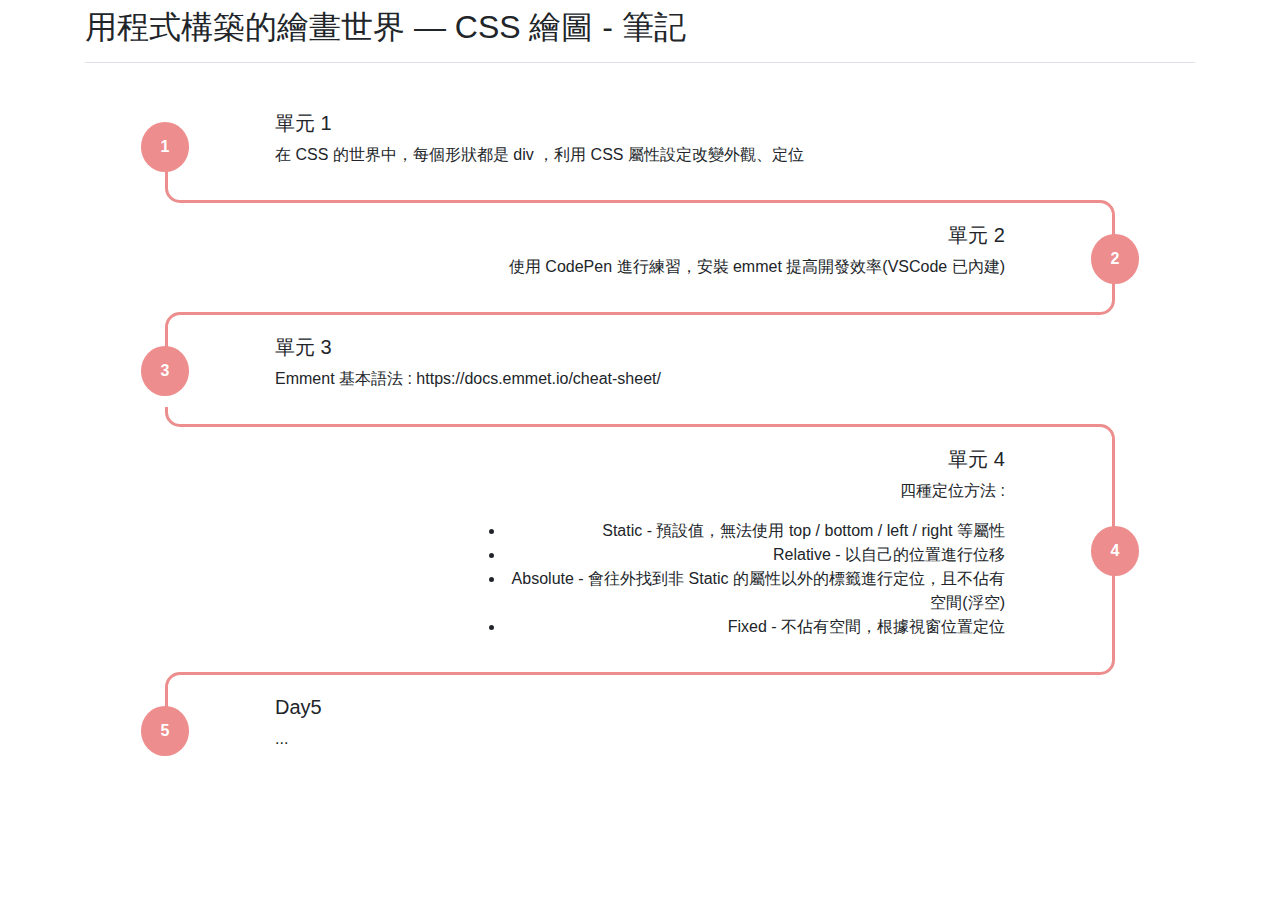
==== Hahow_CatSun/index.htm @ e47f8bcd "用程式構築的繪畫世界 — CSS 繪圖 - 筆記 - 看到單元四" ====
<!DOCTYPE html>
<html lang="en">
<head>
    <meta charset="UTF-8">
    <meta name="viewport" content="width=device-width, initial-scale=1.0">
    <meta http-equiv="X-UA-Compatible" content="ie=edge">
    <title>用程式構築的繪畫世界 — CSS 繪圖 - 筆記</title>
    <script
  src="https://code.jquery.com/jquery-3.4.1.js"
  integrity="sha256-WpOohJOqMqqyKL9FccASB9O0KwACQJpFTUBLTYOVvVU="
  crossorigin="anonymous"></script>
    <link href="//maxcdn.bootstrapcdn.com/bootstrap/4.1.1/css/bootstrap.min.css" rel="stylesheet" id="bootstrap-css">
    <script src="//maxcdn.bootstrapcdn.com/bootstrap/4.1.1/js/bootstrap.min.js"></script>
    <script src="//cdnjs.cloudflare.com/ajax/libs/jquery/3.2.1/jquery.min.js"></script>
    <!------ Include the above in your HEAD tag ---------->
    <link href="index.css"  rel="stylesheet" />
</head>
<body>
<div class="">
  <div class="container">
    <h2 class="pb-3 pt-2 border-bottom mb-5">用程式構築的繪畫世界 — CSS 繪圖 - 筆記</h2>
    
    <!--first section-->
    <div class="row align-items-center how-it-works d-flex">
      <div class="col-2 text-center bottom d-inline-flex justify-content-center align-items-center">
        <div class="circle font-weight-bold">1</div>
      </div>
      <div class="col-6">
        <h5>單元 1</h5>
        <p>
            在 CSS 的世界中，每個形狀都是 div ，利用 CSS 屬性設定改變外觀、定位
        </p>
      </div>
    </div>
    <!--path between 1-2-->
    <div class="row timeline">
      <div class="col-2">
        <div class="corner top-right"></div>
      </div>
      <div class="col-8">
        <hr/>
      </div>
      <div class="col-2">
        <div class="corner left-bottom"></div>
      </div>
    </div>
    <!--second section-->
    <div class="row align-items-center justify-content-end how-it-works d-flex">
      <div class="col-6 text-right">
        <h5>單元 2</h5>
        <p>使用 CodePen 進行練習，安裝 emmet 提高開發效率(VSCode 已內建)</p>
      </div>
      <div class="col-2 text-center full d-inline-flex justify-content-center align-items-center">
        <div class="circle font-weight-bold">2</div>
      </div>
    </div>
    <!--path between 2-3-->
    <div class="row timeline">
      <div class="col-2">
        <div class="corner right-bottom"></div>
      </div>
      <div class="col-8">
        <hr/>
      </div>
      <div class="col-2">
        <div class="corner top-left"></div>
      </div>
    </div>
    <!--third section-->
    <div class="row align-items-center how-it-works d-flex">
      <div class="col-2 text-center top d-inline-flex justify-content-center align-items-center">
        <div class="circle font-weight-bold">3</div>
      </div>
      <div class="col-6">
        <h5>單元 3</h5>
        <p>
            Emment 基本語法 : https://docs.emmet.io/cheat-sheet/
        </p>
      </div>
    </div>
    <!--path between 1-2-->
    <div class="row timeline">
        <div class="col-2">
          <div class="corner top-right"></div>
        </div>
        <div class="col-8">
          <hr/>
        </div>
        <div class="col-2">
          <div class="corner left-bottom"></div>
        </div>
      </div>
      <!--second section-->
      <div class="row align-items-center justify-content-end how-it-works d-flex">
        <div class="col-6 text-right">
          <h5>單元 4</h5>
          <p>四種定位方法 : 
              <ul>
                  <li>Static - 預設值，無法使用 top / bottom / left / right 等屬性</li>
                  <li>Relative - 以自己的位置進行位移</li>
                  <li>Absolute - 會往外找到非 Static 的屬性以外的標籤進行定位，且不佔有空間(浮空)</li>
                  <li>Fixed - 不佔有空間，根據視窗位置定位</li>
              </ul>
          </p>
        </div>
        <div class="col-2 text-center full d-inline-flex justify-content-center align-items-center">
          <div class="circle font-weight-bold">4</div>
        </div>
      </div>
      <!--path between 2-3-->
      <div class="row timeline">
        <div class="col-2">
          <div class="corner right-bottom"></div>
        </div>
        <div class="col-8">
          <hr/>
        </div>
        <div class="col-2">
          <div class="corner top-left"></div>
        </div>
      </div>
      <!--third section-->
      <div class="row align-items-center how-it-works d-flex">
        <div class="col-2 text-center top d-inline-flex justify-content-center align-items-center">
          <div class="circle font-weight-bold">5</div>
        </div>
        <div class="col-6">
          <h5>Day5</h5>
          <p>
              ...
          </p>
        </div>
      </div>
  </div>
</div>
</body>
</html>
---- Hahow_CatSun/index.css ----
.circle {
    padding: 13px 20px;
    border-radius: 50%;
    background-color: #ED8D8D;
    color: #fff;
    max-height: 50px;
    z-index: 2;
  }
  
  .how-it-works.row .col-2 {
    align-self: stretch;
  }
  .how-it-works.row .col-2::after {
    content: "";
    position: absolute;
    border-left: 3px solid #ED8D8D;
    z-index: 1;
  }
  .how-it-works.row .col-2.bottom::after {
    height: 50%;
    left: 50%;
    top: 50%;
  }
  .how-it-works.row .col-2.full::after {
    height: 100%;
    left: calc(50% - 3px);
  }
  .how-it-works.row .col-2.top::after {
    height: 50%;
    left: 50%;
    top: 0;
  }
  
  
  .timeline div {
    padding: 0;
    height: 40px;
  }
  .timeline hr {
    border-top: 3px solid #ED8D8D;
    margin: 0;
    top: 17px;
    position: relative;
  }
  .timeline .col-2 {
    display: flex;
    overflow: hidden;
  }
  .timeline .corner {
    border: 3px solid #ED8D8D;
    width: 100%;
    position: relative;
    border-radius: 15px;
  }
  .timeline .top-right {
    left: 50%;
    top: -50%;
  }
  .timeline .left-bottom {
    left: -50%;
    top: calc(50% - 3px);
  }
  .timeline .top-left {
    left: -50%;
    top: -50%;
  }
  .timeline .right-bottom {
    left: 50%;
    top: calc(50% - 3px);
  }
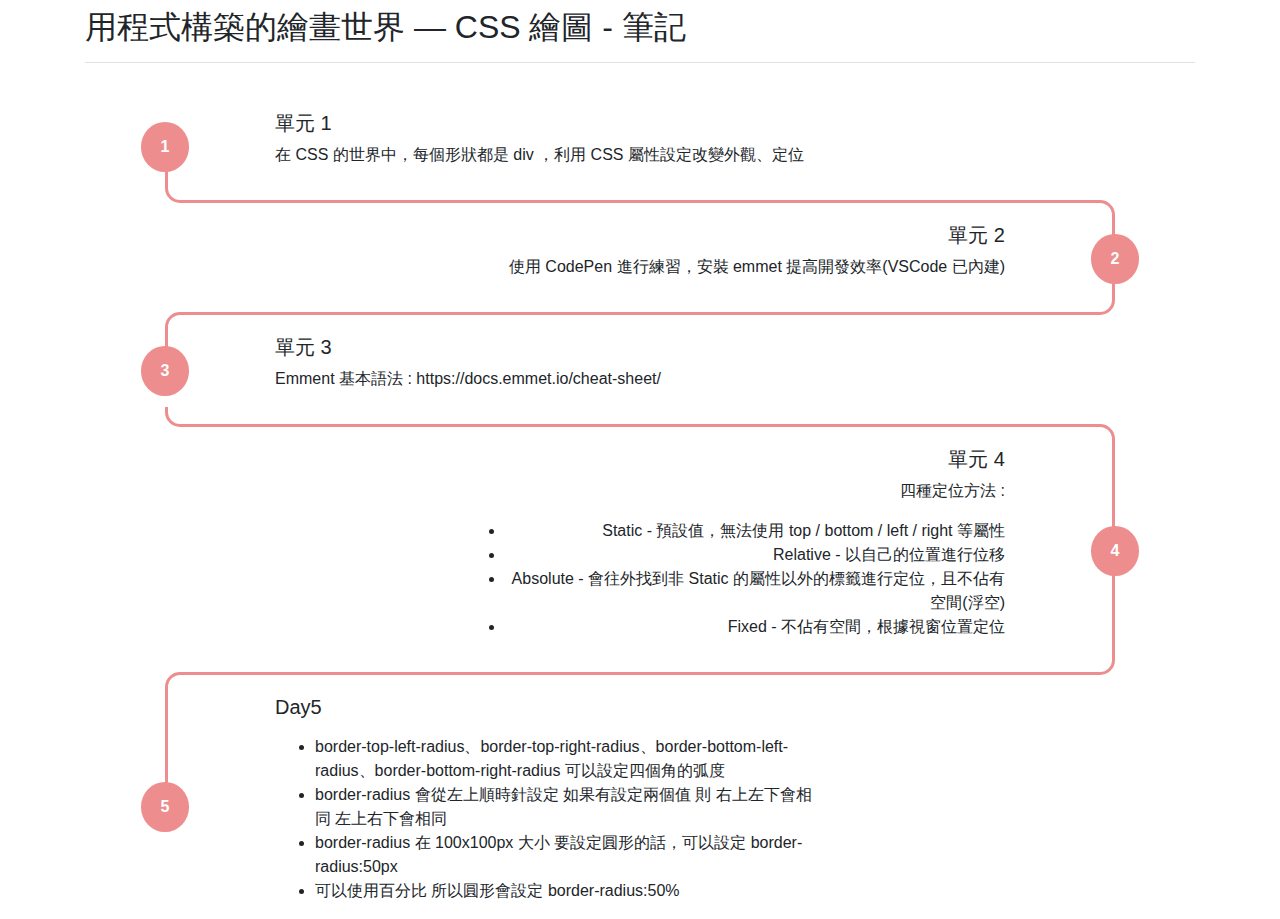
==== commit f5dd2b28: "Day 5 border-radius" ====
--- a/Hahow_CatSun/index.htm
+++ b/Hahow_CatSun/index.htm
@@ -127,7 +127,12 @@
         <div class="col-6">
           <h5>Day5</h5>
           <p>
-              ...
+            <ul>
+              <li>border-top-left-radius、border-top-right-radius、border-bottom-left-radius、border-bottom-right-radius 可以設定四個角的弧度</li>
+              <li>border-radius 會從左上順時針設定 如果有設定兩個值 則 右上左下會相同 左上右下會相同</li>
+              <li>border-radius 在 100x100px 大小 要設定圓形的話，可以設定 border-radius:50px  </li>
+              <li>可以使用百分比 所以圓形會設定 border-radius:50% </li>
+          </ul>
           </p>
         </div>
       </div>
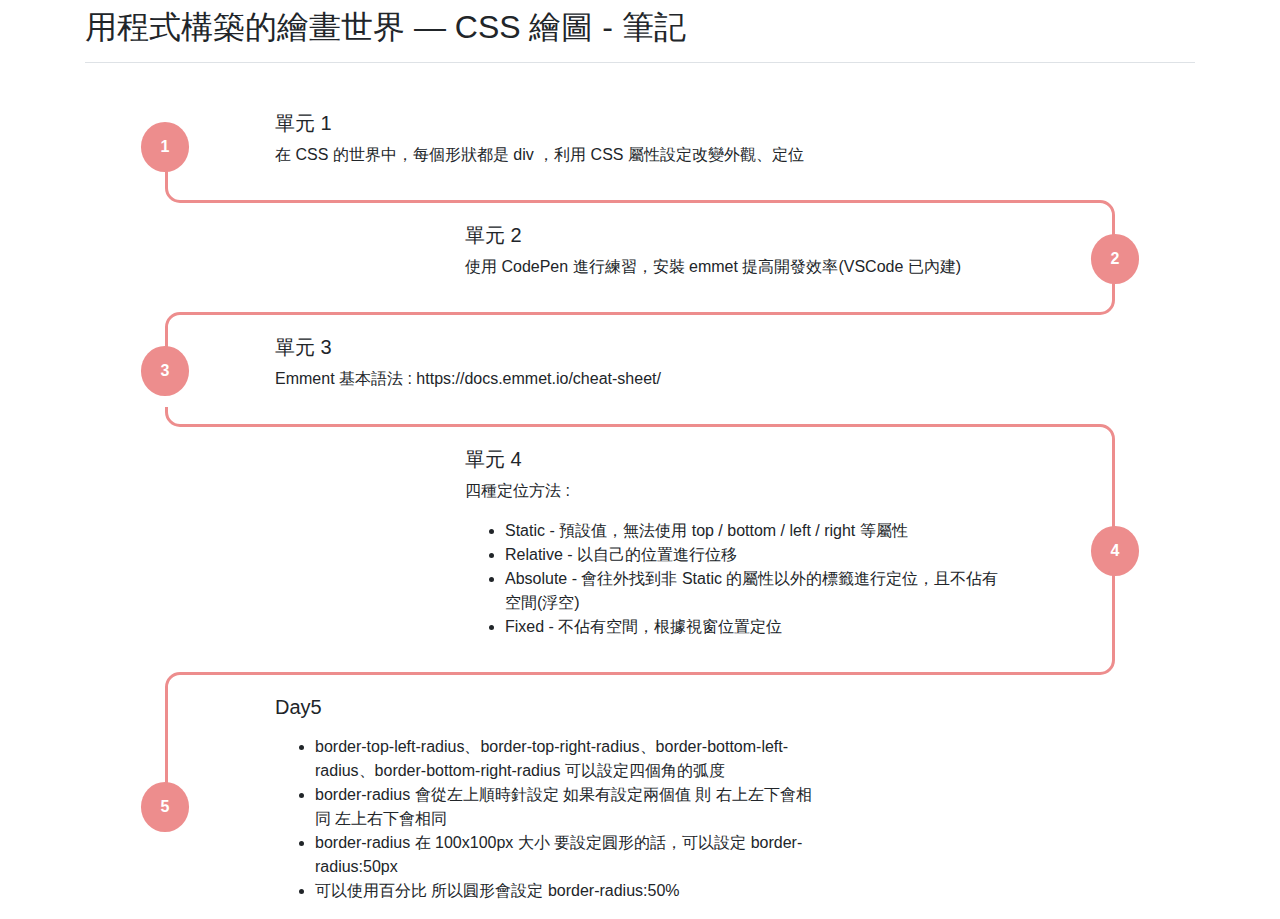
==== commit 5a1db660: "移除 - 文字置右" ====
--- a/Hahow_CatSun/index.htm
+++ b/Hahow_CatSun/index.htm
@@ -46,7 +46,7 @@
     </div>
     <!--second section-->
     <div class="row align-items-center justify-content-end how-it-works d-flex">
-      <div class="col-6 text-right">
+      <div class="col-6">
         <h5>單元 2</h5>
         <p>使用 CodePen 進行練習，安裝 emmet 提高開發效率(VSCode 已內建)</p>
       </div>
@@ -92,7 +92,7 @@
       </div>
       <!--second section-->
       <div class="row align-items-center justify-content-end how-it-works d-flex">
-        <div class="col-6 text-right">
+        <div class="col-6">
           <h5>單元 4</h5>
           <p>四種定位方法 : 
               <ul>
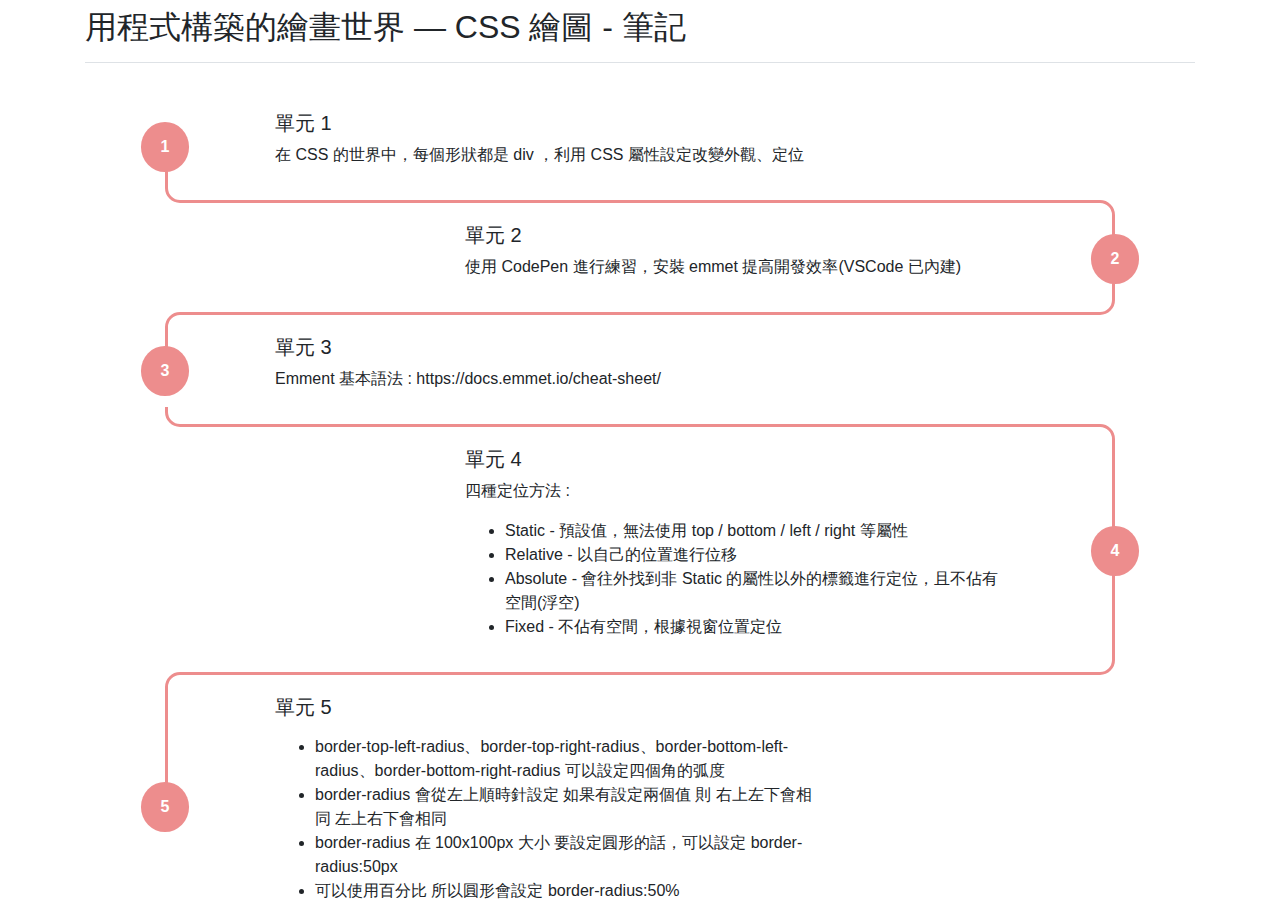
==== commit 89a8b744: "修正文字 單元五" ====
--- a/Hahow_CatSun/index.htm
+++ b/Hahow_CatSun/index.htm
@@ -125,7 +125,7 @@
           <div class="circle font-weight-bold">5</div>
         </div>
         <div class="col-6">
-          <h5>Day5</h5>
+          <h5>單元 5</h5>
           <p>
             <ul>
               <li>border-top-left-radius、border-top-right-radius、border-bottom-left-radius、border-bottom-right-radius 可以設定四個角的弧度</li>
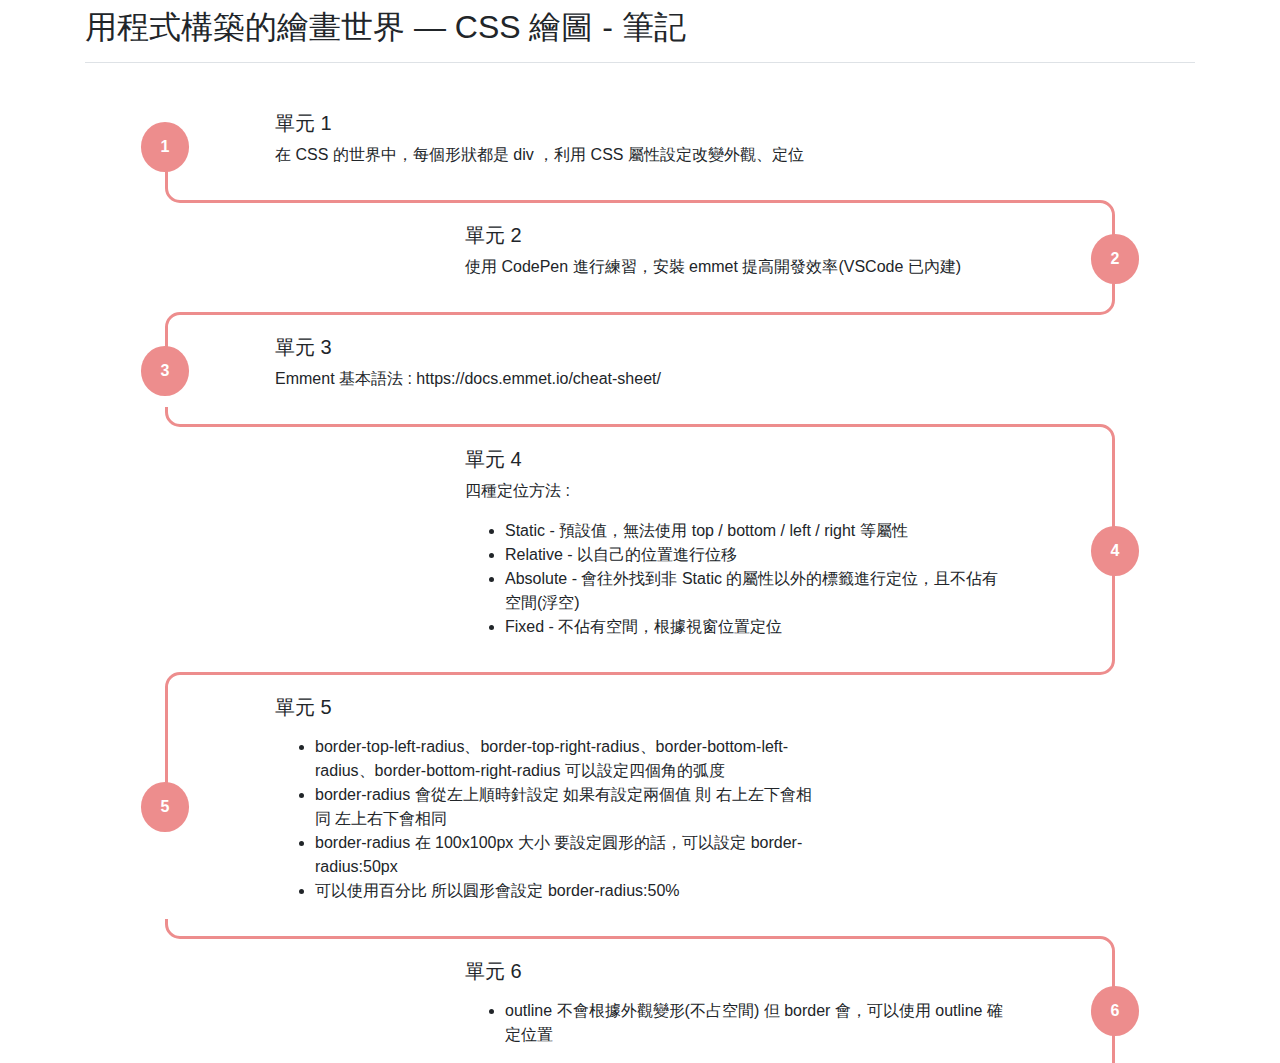
==== commit 419968b7: "建立 circle.htm" ====
--- a/Hahow_CatSun/index.htm
+++ b/Hahow_CatSun/index.htm
@@ -14,6 +14,7 @@
     <script src="//cdnjs.cloudflare.com/ajax/libs/jquery/3.2.1/jquery.min.js"></script>
     <!------ Include the above in your HEAD tag ---------->
     <link href="index.css"  rel="stylesheet" />
+    
 </head>
 <body>
 <div class="">
@@ -136,6 +137,32 @@
           </p>
         </div>
       </div>
+      <!--path between 1-2-->
+    <div class="row timeline">
+      <div class="col-2">
+        <div class="corner top-right"></div>
+      </div>
+      <div class="col-8">
+        <hr/>
+      </div>
+      <div class="col-2">
+        <div class="corner left-bottom"></div>
+      </div>
+    </div>
+    <!--second section-->
+    <div class="row align-items-center justify-content-end how-it-works d-flex">
+      <div class="col-6">
+        <h5>單元 6</h5>
+        <p>
+          <ul>
+            <li>outline 不會根據外觀變形(不占空間) 但 border 會，可以使用 outline 確定位置</li>
+        </ul>
+        </p>
+      </div>
+      <div class="col-2 text-center full d-inline-flex justify-content-center align-items-center">
+        <div class="circle font-weight-bold">6</div>
+      </div>
+    </div>
   </div>
 </div>
 </body>
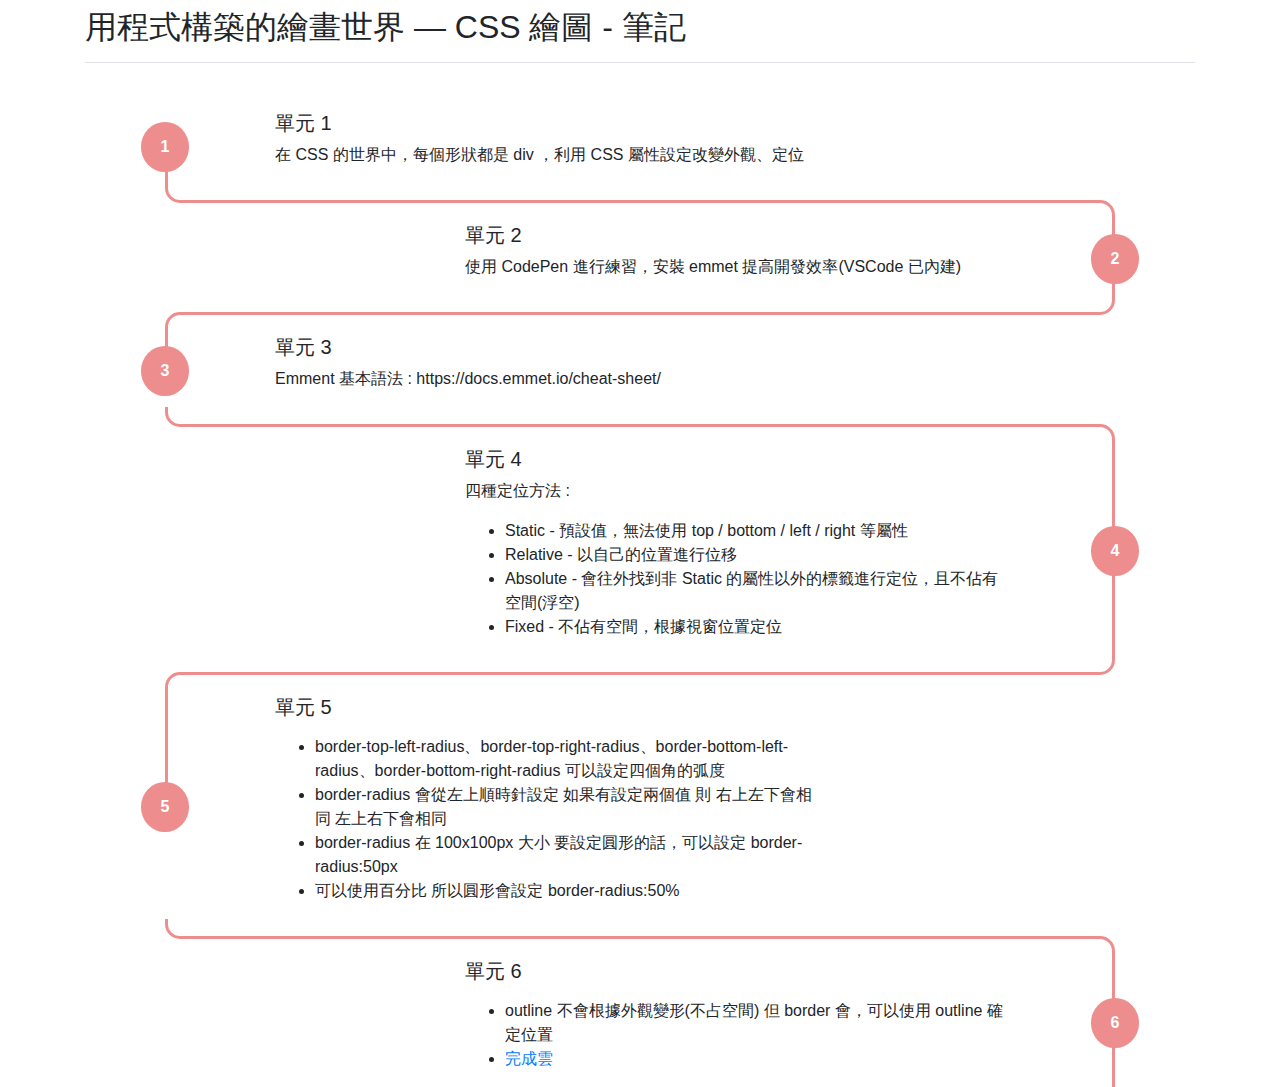
==== commit eb285b8d: "加入連結" ====
--- a/Hahow_CatSun/index.htm
+++ b/Hahow_CatSun/index.htm
@@ -156,6 +156,7 @@
         <p>
           <ul>
             <li>outline 不會根據外觀變形(不占空間) 但 border 會，可以使用 outline 確定位置</li>
+            <li><a href="circle.htm" target="_blank" >完成雲</a></li>
         </ul>
         </p>
       </div>
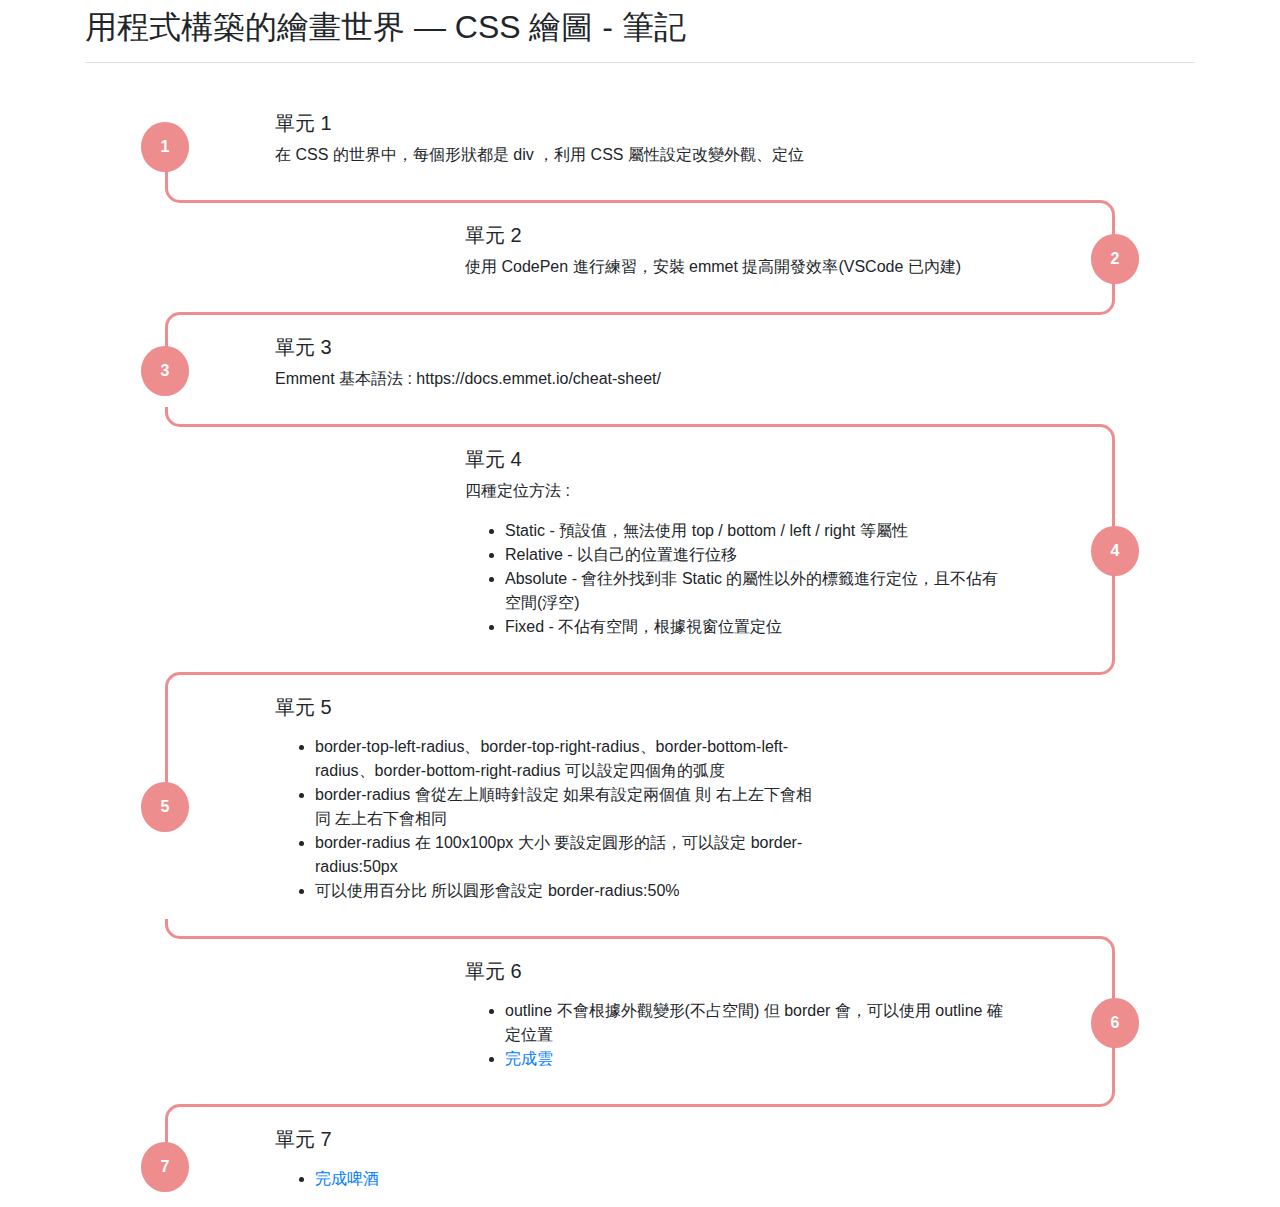
==== commit 489a70ae: "完成啤酒" ====
--- a/Hahow_CatSun/index.htm
+++ b/Hahow_CatSun/index.htm
@@ -164,6 +164,31 @@
         <div class="circle font-weight-bold">6</div>
       </div>
     </div>
+         <!--path between 2-3-->
+         <div class="row timeline">
+          <div class="col-2">
+            <div class="corner right-bottom"></div>
+          </div>
+          <div class="col-8">
+            <hr/>
+          </div>
+          <div class="col-2">
+            <div class="corner top-left"></div>
+          </div>
+        </div>
+        <!--third section-->
+        <div class="row align-items-center how-it-works d-flex">
+          <div class="col-2 text-center top d-inline-flex justify-content-center align-items-center">
+            <div class="circle font-weight-bold">7</div>
+          </div>
+          <div class="col-6">
+            <h5>單元 7</h5>
+            <p>
+              <ul>
+                <li><a href="beer.htm" target="_blank" >完成啤酒</a></li>
+            </ul>
+            </p>
+        </div>
   </div>
 </div>
 </body>
--- a/Hahow_CatSun/index.css
+++ b/Hahow_CatSun/index.css
@@ -67,4 +67,6 @@
   .timeline .right-bottom {
     left: 50%;
     top: calc(50% - 3px);
-  }+  }
+
+  